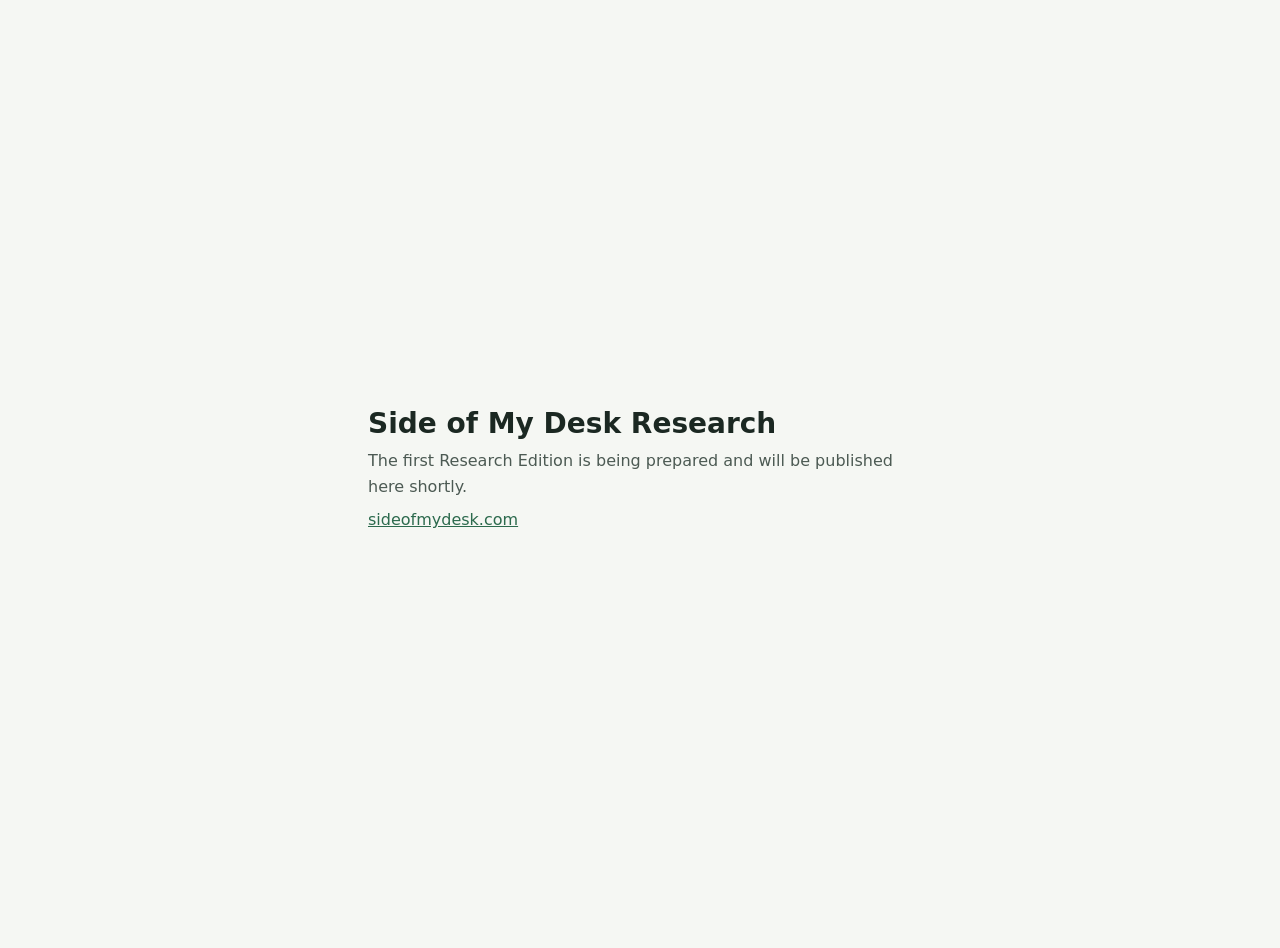
==== index.html @ 41571ad9 "Add holding page" ====
<!doctype html>
<html lang="en">
<head>
<meta charset="utf-8">
<meta name="viewport" content="width=device-width, initial-scale=1">
<title>Side of My Desk Research</title>
<meta name="description" content="Research from Side of My Desk. First edition coming shortly.">
<meta name="robots" content="noindex">
<style>
  :root { color-scheme: light dark; --bg:#f5f7f3; --ink:#1b2822; --muted:#4c5a53; --accent:#2c6a4d; }
  @media (prefers-color-scheme: dark) { :root { --bg:#111814; --ink:#e6ede8; --muted:#a5b3ab; --accent:#7fc4a1; } }
  body { margin:0; min-height:100vh; display:grid; place-items:center; background:var(--bg); color:var(--ink);
         font-family: system-ui, -apple-system, "Segoe UI", Roboto, sans-serif; padding:24px; }
  main { max-width:34rem; }
  h1 { font-size:1.75rem; margin:0 0 .5rem; }
  p { color:var(--muted); line-height:1.6; margin:.5rem 0; }
  a { color:var(--accent); }
</style>
</head>
<body>
<main>
  <h1>Side of My Desk Research</h1>
  <p>The first Research Edition is being prepared and will be published here shortly.</p>
  <p><a href="https://sideofmydesk.com">sideofmydesk.com</a></p>
</main>
</body>
</html>
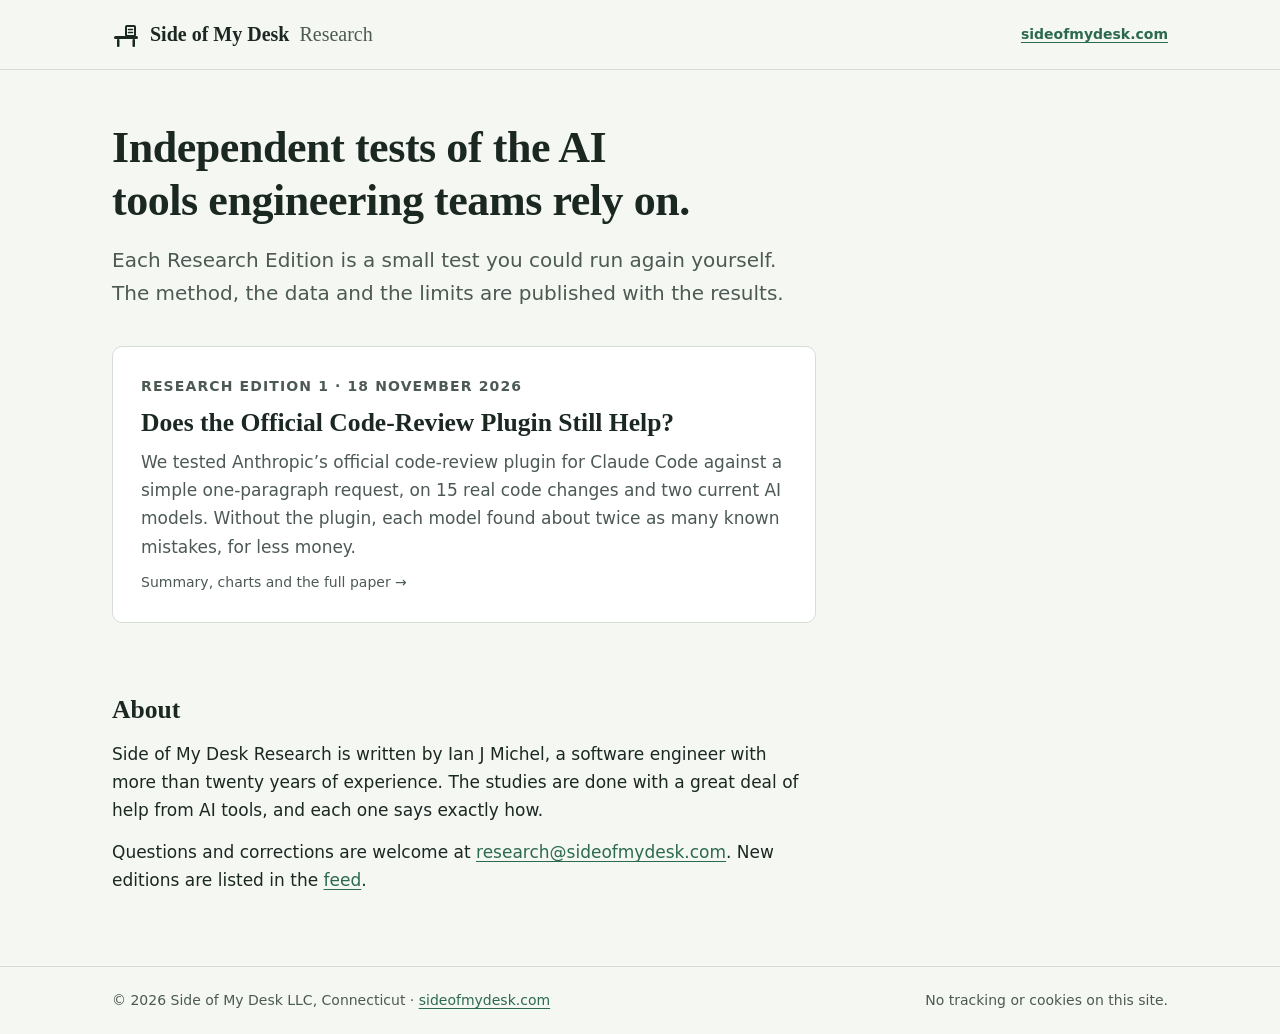
==== commit 89c5fe8d: "Draft Research Edition 1 page, editions index, feed and shared styles" ====
--- a/index.html
+++ b/index.html
@@ -2,26 +2,61 @@
 <html lang="en">
 <head>
 <meta charset="utf-8">
-<meta name="viewport" content="width=device-width, initial-scale=1">
+<meta name="viewport" content="width=device-width, initial-scale=1, viewport-fit=cover">
 <title>Side of My Desk Research</title>
-<meta name="description" content="Research from Side of My Desk. First edition coming shortly.">
-<meta name="robots" content="noindex">
-<style>
-  :root { color-scheme: light dark; --bg:#f5f7f3; --ink:#1b2822; --muted:#4c5a53; --accent:#2c6a4d; }
-  @media (prefers-color-scheme: dark) { :root { --bg:#111814; --ink:#e6ede8; --muted:#a5b3ab; --accent:#7fc4a1; } }
-  body { margin:0; min-height:100vh; display:grid; place-items:center; background:var(--bg); color:var(--ink);
-         font-family: system-ui, -apple-system, "Segoe UI", Roboto, sans-serif; padding:24px; }
-  main { max-width:34rem; }
-  h1 { font-size:1.75rem; margin:0 0 .5rem; }
-  p { color:var(--muted); line-height:1.6; margin:.5rem 0; }
-  a { color:var(--accent); }
-</style>
+<meta name="description" content="Research Editions from Side of My Desk: small, repeatable tests of the AI tools engineering teams rely on, with the method, the data and the limits published alongside the results.">
+<link rel="canonical" href="https://research.sideofmydesk.com/">
+<meta property="og:title" content="Side of My Desk Research">
+<meta property="og:description" content="Small, repeatable tests of the AI tools engineering teams rely on.">
+<meta property="og:type" content="website">
+<meta property="og:url" content="https://research.sideofmydesk.com/">
+<link rel="icon" href="data:image/svg+xml,%3Csvg xmlns='http://www.w3.org/2000/svg' viewBox='0 0 28 28'%3E%3Crect width='28' height='28' rx='6' fill='%232c6a4d'/%3E%3Crect x='4' y='15' width='20' height='3' rx='1.5' fill='%23fff'/%3E%3Crect x='14' y='6' width='8' height='9' rx='1' fill='none' stroke='%23fff' stroke-width='2'/%3E%3C/svg%3E">
+<link rel="alternate" type="application/atom+xml" title="Side of My Desk Research" href="/feed.xml">
+<link rel="stylesheet" href="/style.css">
 </head>
 <body>
-<main>
-  <h1>Side of My Desk Research</h1>
-  <p>The first Research Edition is being prepared and will be published here shortly.</p>
-  <p><a href="https://sideofmydesk.com">sideofmydesk.com</a></p>
+<a class="skip" href="#main">Skip to content</a>
+<header class="site-head">
+  <div class="wrap">
+    <a class="mark" href="/" aria-label="Side of My Desk Research, home">
+      <svg width="28" height="28" viewBox="0 0 28 28" aria-hidden="true" focusable="false"><rect x="2" y="15" width="24" height="3" rx="1.5" fill="currentColor"/><rect x="5" y="18" width="2.5" height="8" rx="1" fill="currentColor"/><rect x="20.5" y="18" width="2.5" height="8" rx="1" fill="currentColor"/><rect x="14" y="5" width="9" height="10" rx="1" fill="none" stroke="currentColor" stroke-width="2"/><path d="M16.5 8.5h4M16.5 11.5h4" stroke="currentColor" stroke-width="1.6" stroke-linecap="round"/></svg>
+      Side of My Desk <span>Research</span>
+    </a>
+    <a class="head-link" href="https://sideofmydesk.com/">sideofmydesk.com</a>
+  </div>
+</header>
+
+<main id="main">
+  <div class="wrap">
+    <div class="intro col">
+      <h1>Independent tests of the AI tools engineering teams rely on.</h1>
+      <p class="lede">Each Research Edition is a small test you could run again yourself. The method, the data and the limits are published with the results.</p>
+    </div>
+
+    <ul class="editions col" aria-label="Research Editions, newest first">
+      <li>
+        <a class="edition" href="/edition-1/">
+          <p class="eyebrow">Research Edition 1 &middot; 18 November 2026</p>
+          <h2 style="margin-top:0">Does the Official Code-Review Plugin Still Help?</h2>
+          <p>We tested Anthropic&rsquo;s official code-review plugin for Claude Code against a simple one-paragraph request, on 15 real code changes and two current AI models. Without the plugin, each model found about twice as many known mistakes, for less money.</p>
+          <p class="meta">Summary, charts and the full paper &rarr;</p>
+        </a>
+      </li>
+    </ul>
+
+    <div class="col end">
+      <h2 style="margin-top:0">About</h2>
+      <p>Side of My Desk Research is written by Ian J Michel, a software engineer with more than twenty years of experience. The studies are done with a great deal of help from AI tools, and each one says exactly how.</p>
+      <p>Questions and corrections are welcome at <a href="mailto:research@sideofmydesk.com">research@sideofmydesk.com</a>. New editions are listed in the <a href="/feed.xml">feed</a>.</p>
+    </div>
+  </div>
 </main>
+
+<footer class="site-foot">
+  <div class="wrap">
+    <span>&copy; 2026 Side of My Desk LLC, Connecticut &middot; <a href="https://sideofmydesk.com/">sideofmydesk.com</a></span>
+    <span>No tracking or cookies on this site.</span>
+  </div>
+</footer>
 </body>
 </html>
--- a/style.css
+++ b/style.css
@@ -0,0 +1,114 @@
+/* Side of My Desk Research. Shares the colours and typefaces of sideofmydesk.com.
+   Layout: one reading column for text; figures may run a little wider. */
+:root {
+  --bg: #f5f7f3;
+  --surface: #ffffff;
+  --ink: #1b2822;
+  --muted: #4c5a53;
+  --line: #d6ddd6;
+  --accent: #2c6a4d;
+  --accent-soft: #e3eee7;
+  --on-accent: #ffffff;
+  --font-display: "Iowan Old Style", "Palatino Linotype", Palatino, "Book Antiqua", "URW Palladio L", P052, Georgia, serif;
+  --font-body: system-ui, -apple-system, "Segoe UI", Roboto, "Helvetica Neue", Arial, sans-serif;
+  --font-mono: ui-monospace, "Cascadia Mono", Consolas, Menlo, monospace;
+  --step--1: 0.875rem;
+  --step-0: 1.0625rem;
+  --step-1: 1.25rem;
+  --step-2: 1.6rem;
+  --step-3: clamp(1.9rem, 1.4rem + 2.2vw, 2.75rem);
+  --radius: 10px;
+}
+@media (prefers-color-scheme: dark) {
+  :root:not([data-theme="light"]) {
+    --bg: #111814; --surface: #18211c; --ink: #e6ede8; --muted: #a5b3ab; --line: #2b3831;
+    --accent: #7fc4a1; --accent-soft: #1d2e25; --on-accent: #0c1711;
+    color-scheme: dark;
+  }
+}
+:root[data-theme="dark"] {
+  --bg: #111814; --surface: #18211c; --ink: #e6ede8; --muted: #a5b3ab; --line: #2b3831;
+  --accent: #7fc4a1; --accent-soft: #1d2e25; --on-accent: #0c1711;
+  color-scheme: dark;
+}
+*, *::before, *::after { box-sizing: border-box; }
+body {
+  margin: 0; background: var(--bg); color: var(--ink);
+  font-family: var(--font-body); font-size: var(--step-0); line-height: 1.65;
+  -webkit-text-size-adjust: 100%;
+  min-height: 100vh; display: flex; flex-direction: column;
+}
+main { flex: 1; }
+.wrap {
+  max-width: 68rem; margin-inline: auto; width: 100%;
+  padding-left: max(16px, env(safe-area-inset-left, 0px));
+  padding-right: max(16px, env(safe-area-inset-right, 0px));
+}
+.col { max-width: 44rem; }
+h1, h2, h3 { font-family: var(--font-display); font-weight: 600; line-height: 1.2; text-wrap: balance; margin: 0; }
+h1 { font-size: var(--step-3); letter-spacing: -0.01em; }
+h2 { font-size: var(--step-2); margin-top: 2.6rem; }
+h3 { font-size: var(--step-1); }
+p { margin: 0.9rem 0 0; }
+ul { margin: 0.9rem 0 0; padding-left: 1.25rem; }
+li { margin-top: 0.4rem; }
+a { color: var(--accent); text-underline-offset: 3px; }
+a:focus-visible { outline: 3px solid var(--accent); outline-offset: 3px; border-radius: 4px; }
+.eyebrow { font-size: var(--step--1); letter-spacing: 0.08em; text-transform: uppercase; color: var(--muted); font-weight: 600; margin: 0; }
+.lede { font-size: var(--step-1); color: var(--muted); }
+.fine { font-size: var(--step--1); color: var(--muted); }
+.skip { position: absolute; left: -999px; }
+.skip:focus { left: 16px; top: 16px; background: var(--surface); padding: 8px 12px; z-index: 5; }
+
+.site-head { border-bottom: 1px solid var(--line); }
+.site-head .wrap { display: flex; align-items: center; justify-content: space-between; gap: 16px; padding-block: 18px; flex-wrap: wrap; }
+.mark { display: flex; align-items: center; gap: 10px; text-decoration: none; color: var(--ink); font-family: var(--font-display); font-size: var(--step-1); font-weight: 600; }
+.mark svg { flex: none; }
+.mark span { color: var(--muted); font-weight: 400; }
+.head-link { font-size: var(--step--1); font-weight: 600; }
+
+.intro { padding-block: 52px 8px; }
+.intro .lede { margin-top: 16px; }
+
+/* Index: list of editions */
+.editions { list-style: none; padding: 0; margin: 28px 0 72px; display: grid; gap: 20px; }
+.editions li { margin: 0; }
+.edition {
+  display: grid; gap: 10px; background: var(--surface); border: 1px solid var(--line);
+  border-radius: var(--radius); padding: 28px; text-decoration: none; color: var(--ink);
+}
+.edition:hover { border-color: var(--accent); }
+.edition p { margin: 0; color: var(--muted); }
+.edition .meta { font-size: var(--step--1); }
+
+/* Paper page */
+.meta-line { margin-top: 16px; color: var(--muted); font-size: var(--step--1); }
+.actions { display: flex; flex-wrap: wrap; gap: 12px 20px; align-items: center; margin-top: 24px; }
+.btn {
+  display: inline-block; background: var(--accent); color: var(--on-accent); text-decoration: none;
+  font-weight: 600; padding: 12px 22px; border-radius: 999px;
+}
+.btn:hover { filter: brightness(1.08); }
+.keys { list-style: none; padding: 0; margin: 28px 0 0; display: grid; gap: 16px; grid-template-columns: repeat(4, minmax(0, 1fr)); }
+.keys li { margin: 0; background: var(--surface); border: 1px solid var(--line); border-radius: var(--radius); padding: 20px 18px; }
+.keys .num { font-family: var(--font-body); font-size: 2rem; font-weight: 700; line-height: 1.1; letter-spacing: -0.02em; }
+.keys .what { font-size: var(--step--1); color: var(--muted); margin-top: 8px; }
+figure { margin: 2rem 0 0; }
+/* Charts are drawn dark-on-white, so they sit on a white card in both themes. */
+figure img { display: block; width: 100%; height: auto; background: #ffffff; border: 1px solid var(--line); border-radius: var(--radius); padding: 8px; }
+figcaption { font-size: var(--step--1); color: var(--muted); margin-top: 10px; max-width: 44rem; }
+.note { background: var(--accent-soft); border-radius: var(--radius); padding: 18px 20px; margin-top: 1.6rem; }
+.note p:first-child { margin-top: 0; }
+pre {
+  background: var(--surface); border: 1px solid var(--line); border-radius: var(--radius);
+  padding: 16px; overflow-x: auto; font-family: var(--font-mono); font-size: 0.85rem; line-height: 1.5; margin: 1rem 0 0;
+}
+.end { padding-bottom: 72px; }
+
+.site-foot { border-top: 1px solid var(--line); }
+.site-foot .wrap { display: flex; justify-content: space-between; gap: 12px 24px; flex-wrap: wrap; padding-block: 22px; font-size: var(--step--1); color: var(--muted); }
+
+@media (max-width: 760px) {
+  .keys { grid-template-columns: repeat(2, minmax(0, 1fr)); }
+  .intro { padding-block: 36px 4px; }
+}
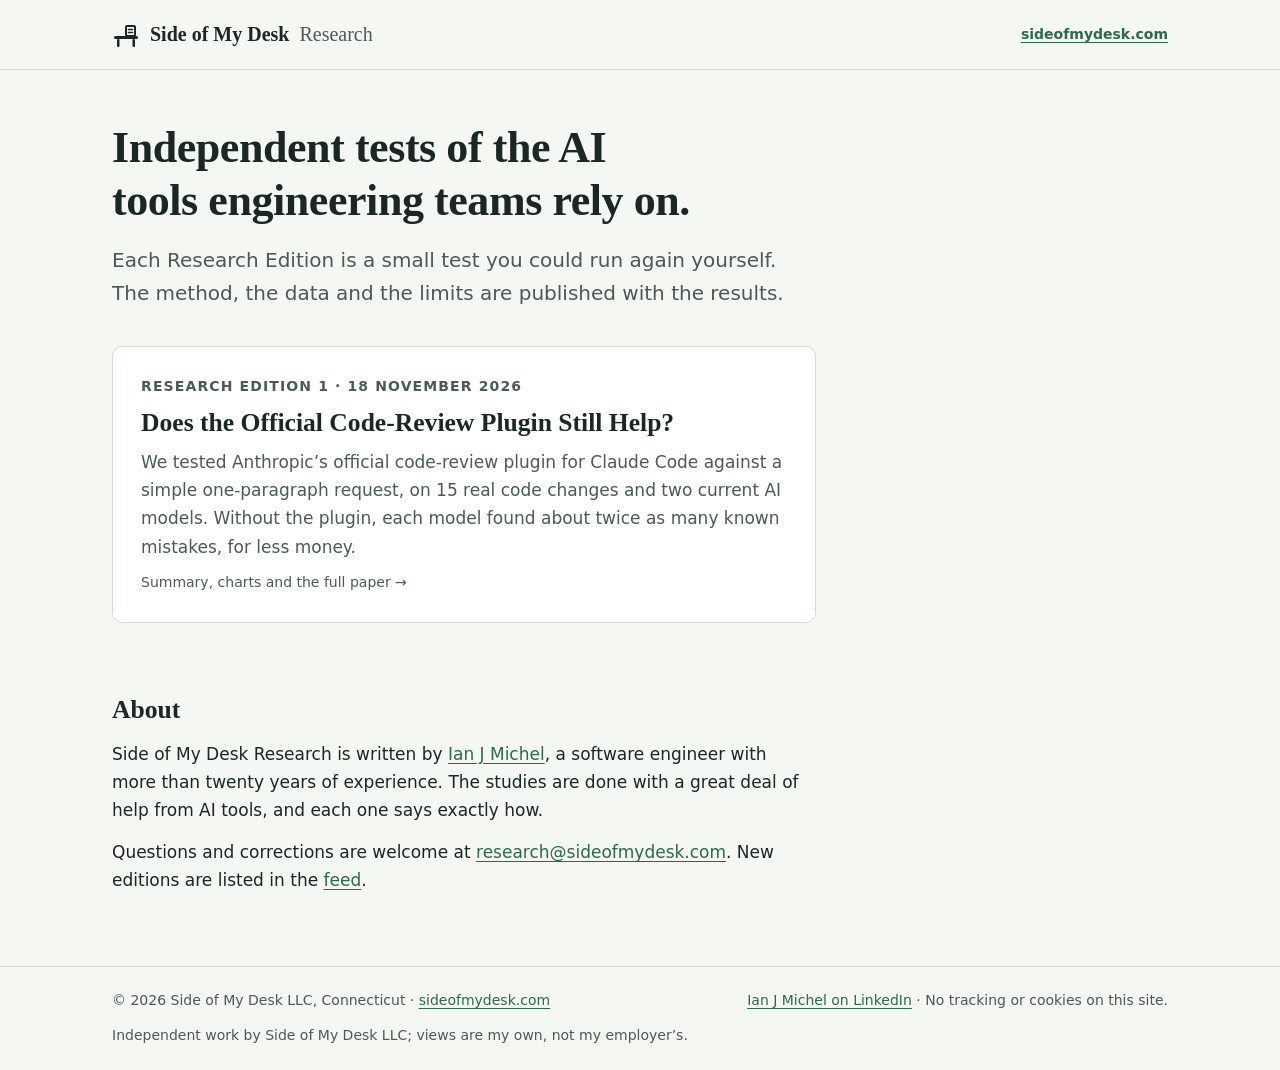
==== commit 4e688e84: "Add the author's LinkedIn profile and an independence statement Co-Authored-By: Claude Fable 5.2 <no" ====
--- a/index.html
+++ b/index.html
@@ -46,7 +46,7 @@
 
     <div class="col end">
       <h2 style="margin-top:0">About</h2>
-      <p>Side of My Desk Research is written by Ian J Michel, a software engineer with more than twenty years of experience. The studies are done with a great deal of help from AI tools, and each one says exactly how.</p>
+      <p>Side of My Desk Research is written by <a href="https://www.linkedin.com/in/ianmichel/" rel="me">Ian J Michel</a>, a software engineer with more than twenty years of experience. The studies are done with a great deal of help from AI tools, and each one says exactly how.</p>
       <p>Questions and corrections are welcome at <a href="mailto:research@sideofmydesk.com">research@sideofmydesk.com</a>. New editions are listed in the <a href="/feed.xml">feed</a>.</p>
     </div>
   </div>
@@ -55,7 +55,8 @@
 <footer class="site-foot">
   <div class="wrap">
     <span>&copy; 2026 Side of My Desk LLC, Connecticut &middot; <a href="https://sideofmydesk.com/">sideofmydesk.com</a></span>
-    <span>No tracking or cookies on this site.</span>
+    <span><a href="https://www.linkedin.com/in/ianmichel/" rel="me">Ian J Michel on LinkedIn</a> &middot; No tracking or cookies on this site.</span>
+    <span class="foot-note">Independent work by Side of My Desk LLC; views are my own, not my employer&rsquo;s.</span>
   </div>
 </footer>
 </body>
--- a/style.css
+++ b/style.css
@@ -106,6 +106,7 @@
 .end { padding-bottom: 72px; }
 
 .site-foot { border-top: 1px solid var(--line); }
+.site-foot .foot-note { flex-basis: 100%; }
 .site-foot .wrap { display: flex; justify-content: space-between; gap: 12px 24px; flex-wrap: wrap; padding-block: 22px; font-size: var(--step--1); color: var(--muted); }
 
 @media (max-width: 760px) {
